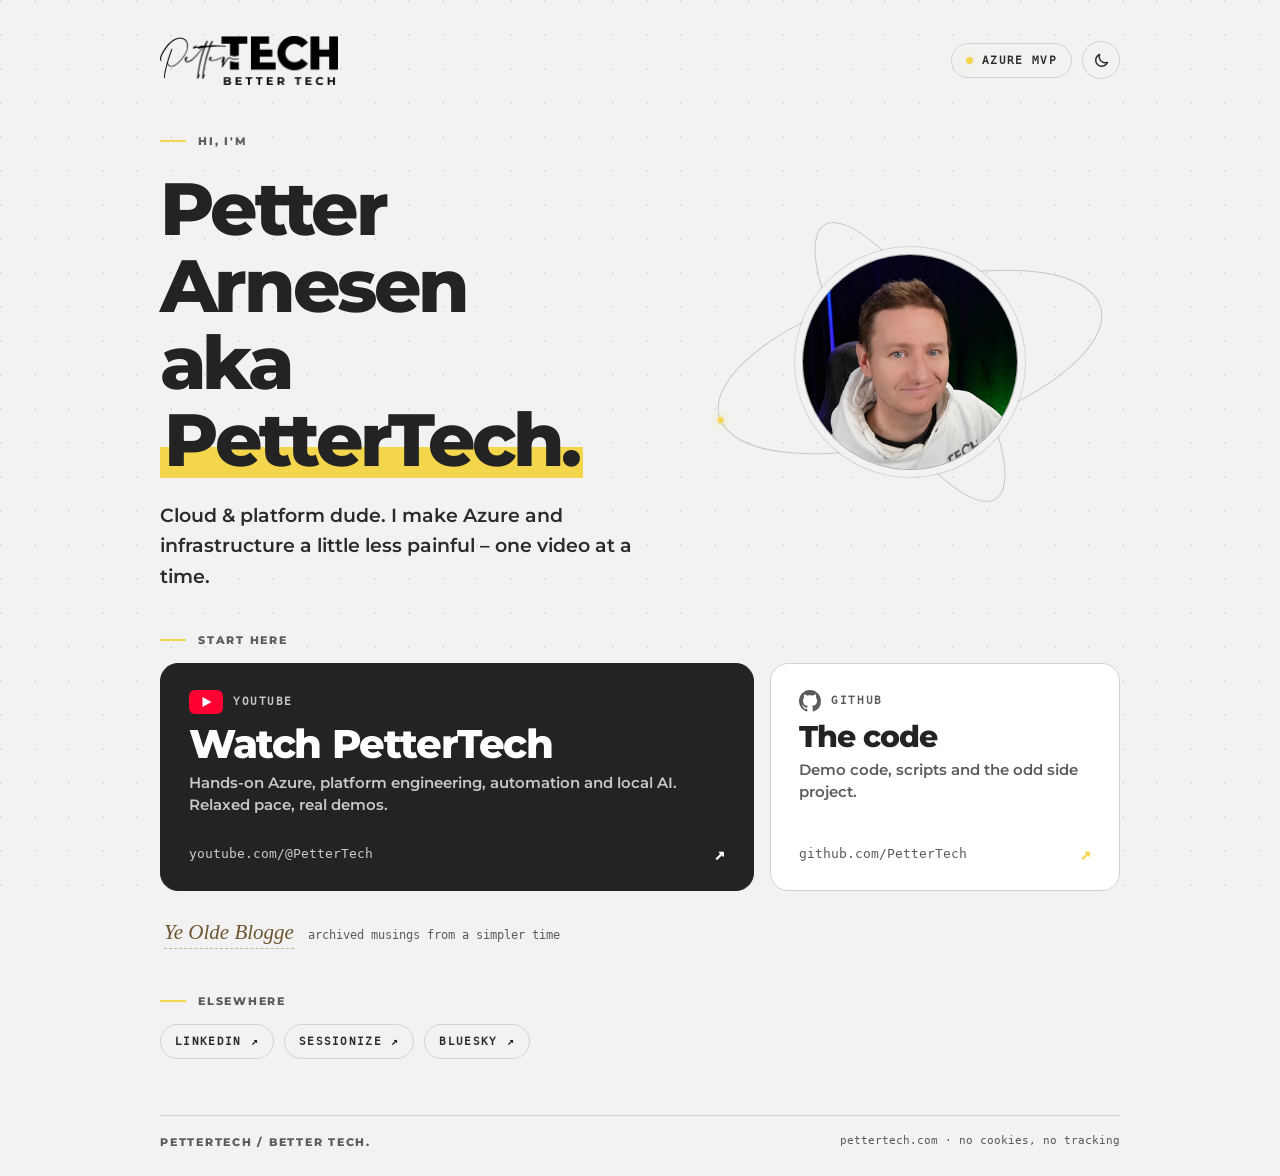
==== index.html @ 869c9e58 "initial commit" ====
<!doctype html>
<html lang="en">
<head>
<meta charset="utf-8">
<meta name="viewport" content="width=device-width, initial-scale=1">
<meta http-equiv="Content-Security-Policy" content="default-src 'none'; script-src 'self' 'sha256-YEEdA3otuHd8jL8QP8LsG67C6rzv7nxnKlAA7Hi9m+s='; style-src 'self'; img-src 'self'; font-src 'self'; connect-src 'self'; manifest-src 'self'; base-uri 'none'; form-action 'none'">
<script>try{var t=localStorage.getItem('theme');document.documentElement.dataset.theme=t==='light'||t==='dark'?t:matchMedia('(prefers-color-scheme: light)').matches?'light':'dark'}catch(e){}</script>
<title>Petter Arnesen · PetterTech</title>
<meta name="description" content="Petter Arnesen – Azure MVP and cloud &amp; platform dude. Hands-on Azure, platform engineering and automation videos on YouTube.">
<link rel="canonical" href="https://pettertech.com/">
<meta property="og:type" content="website">
<meta property="og:url" content="https://pettertech.com/">
<meta property="og:title" content="Petter Arnesen · PetterTech">
<meta property="og:description" content="Cloud &amp; platform dude. I make Azure and infrastructure a little less painful – one video at a time.">
<meta property="og:image" content="https://pettertech.com/assets/og.png">
<meta property="og:image:width" content="1200">
<meta property="og:image:height" content="630">
<meta name="twitter:card" content="summary_large_image">
<meta name="theme-color" content="#232323">
<link rel="icon" href="/assets/favicon.svg" type="image/svg+xml">
<link rel="apple-touch-icon" href="/assets/apple-touch-icon.png">
<link rel="preload" href="/assets/fonts/Montserrat-ExtraBold.woff2" as="font" type="font/woff2" crossorigin>
<link rel="stylesheet" href="/assets/style.css">
<script src="/assets/site.js" defer></script>
</head>
<body>
<div class="page">
  <header>
    <a href="/" aria-label="PetterTech – home">
      <img class="logo logo-dark" src="/assets/logo-white.png" alt="PetterTech – Better tech" width="178" height="49">
      <img class="logo logo-light" src="/assets/logo-black.png" alt="PetterTech – Better tech" width="178" height="49">
    </a>
    <div class="header-actions">
      <a class="pill" href="https://mvp.microsoft.com/en-US/mvp/profile/3846bd17-04c6-ec11-a7b5-0022482d3c49" rel="me">Azure MVP</a>
      <button class="theme-toggle" id="theme-toggle" type="button" aria-label="Switch colour theme">
        <svg class="sun" viewBox="0 0 24 24" fill="none" stroke="currentColor" stroke-width="2" stroke-linecap="round" aria-hidden="true"><circle cx="12" cy="12" r="4.2"/><path d="M12 2.5v2.2M12 19.3v2.2M4.6 4.6l1.6 1.6M17.8 17.8l1.6 1.6M2.5 12h2.2M19.3 12h2.2M4.6 19.4l1.6-1.6M17.8 6.2l1.6-1.6"/></svg>
        <svg class="moon" viewBox="0 0 24 24" fill="none" stroke="currentColor" stroke-width="2" stroke-linejoin="round" aria-hidden="true"><path d="M20.5 14.6A8.6 8.6 0 0 1 9.4 3.5 8.6 8.6 0 1 0 20.5 14.6z"/></svg>
      </button>
    </div>
  </header>

  <main>
  <section class="hero">
    <div>
      <p class="overline"><span class="tiny-line"></span>Hi, I'm</p>
      <h1>Petter Arnesen<span>aka <em>PetterTech.</em></span></h1>
      <p class="tagline">Cloud &amp; platform dude. I make Azure and infrastructure a little less painful – one video at a time.</p>
    </div>
    <div class="portrait">
      <svg viewBox="0 0 504 504" aria-hidden="true">
        <g transform="rotate(-16 252 252)">
          <path id="o1" class="orbit" d="M14,252 a238,92 0 1,0 476,0 a238,92 0 1,0 -476,0"/>
          <circle r="3.6" class="spark"><animateMotion dur="28s" repeatCount="indefinite"><mpath href="#o1"/></animateMotion></circle>
        </g>
        <g transform="rotate(58 252 252)">
          <path id="o2" class="orbit" d="M58,252 a194,58 0 1,0 388,0 a194,58 0 1,0 -388,0"/>
          <circle r="3" class="spark"><animateMotion dur="19s" begin="-7s" repeatCount="indefinite"><mpath href="#o2"/></animateMotion></circle>
        </g>
      </svg>
      <picture>
        <source srcset="/assets/petter.webp" type="image/webp">
        <img src="/assets/petter.jpg" alt="Petter Arnesen" width="216" height="216">
      </picture>
    </div>
  </section>

  <p class="label"><span class="tiny-line"></span>Start here</p>
  <nav class="links" aria-label="Main links">
    <article class="card primary yt" id="yt">
      <div class="yt-body">
        <div>
          <span class="kicker">
            <svg class="yt-mark" viewBox="0 0 34 24" aria-hidden="true"><rect width="34" height="24" rx="6" fill="#FF0033"/><path d="M13.5 7v10l9-5z" fill="#fff"/></svg>
            YouTube
          </span>
          <h2>Watch PetterTech</h2>
          <p>Hands-on Azure, platform engineering, automation and local AI. Relaxed pace, real demos.</p>
        </div>
        <a class="meta stretch" href="https://www.youtube.com/@PetterTech" rel="me"><span>youtube.com/@PetterTech</span><span class="arrow" aria-hidden="true">↗</span></a>
      </div>
      <!-- Filled from /latest.json (written at deploy time). Stays hidden if the file is missing. -->
      <a class="yt-latest" id="latest" href="https://www.youtube.com/@PetterTech" hidden>
        <span class="thumb">
          <img id="latest-img" alt="" width="480" height="270">
          <svg class="play" viewBox="0 0 68 48" aria-hidden="true"><rect width="68" height="48" rx="12" fill="#FF0033"/><path d="M27 14v20l17-10z" fill="#fff"/></svg>
        </span>
        <span class="when" id="latest-date">Latest video</span>
        <strong id="latest-title">Latest video</strong>
      </a>
    </article>
    <a class="card" href="https://github.com/PetterTech" rel="me">
      <div>
        <span class="kicker">
          <svg class="gh-mark" viewBox="0 0 16 16" aria-hidden="true"><path d="M8 0C3.58 0 0 3.58 0 8c0 3.54 2.29 6.53 5.47 7.59.4.07.55-.17.55-.38 0-.19-.01-.82-.01-1.49-2.01.37-2.53-.49-2.69-.94-.09-.23-.48-.94-.82-1.13-.28-.15-.68-.52-.01-.53.63-.01 1.08.58 1.23.82.72 1.21 1.87.87 2.33.66.07-.52.28-.87.51-1.07-1.78-.2-3.64-.89-3.64-3.95 0-.87.31-1.59.82-2.15-.08-.2-.36-1.02.08-2.12 0 0 .67-.21 2.2.82.64-.18 1.32-.27 2-.27.68 0 1.36.09 2 .27 1.53-1.04 2.2-.82 2.2-.82.44 1.1.16 1.92.08 2.12.51.56.82 1.27.82 2.15 0 3.07-1.87 3.75-3.65 3.95.29.25.54.73.54 1.48 0 1.07-.01 1.93-.01 2.2 0 .21.15.46.55.38A8.013 8.013 0 0016 8c0-4.42-3.58-8-8-8z"/></svg>
          GitHub
        </span>
        <h2>The code</h2>
        <p>Demo code, scripts and the odd side project.</p>
      </div>
      <div class="meta"><span>github.com/PetterTech</span><span class="arrow" aria-hidden="true">↗</span></div>
    </a>
  </nav>

  <p class="olde"><a href="/blog/">Ye Olde Blogge</a><small>archived musings from a simpler time</small></p>

  <section class="elsewhere" aria-label="Elsewhere">
    <p class="label"><span class="tiny-line"></span>Elsewhere</p>
    <div class="row">
      <a class="pill" href="https://www.linkedin.com/in/pettertech/" rel="me">LinkedIn</a>
      <a class="pill" href="https://sessionize.com/petter-arnesen" rel="me">Sessionize</a>
      <a class="pill" href="https://bsky.app/profile/pettertech.com" rel="me">Bluesky</a>
    </div>
  </section>
  </main>

  <footer>
    <span>PETTERTECH / BETTER TECH.</span>
    <span class="mono">pettertech.com · no cookies, no tracking</span>
  </footer>
</div>
</body>
</html>
---- assets/style.css ----
/* pettertech.com – splash page. Tokens follow the PetterTech Live PowerPoint template / demo app. */
@font-face{font-family:Montserrat;src:url('fonts/Montserrat-SemiBold.woff2') format('woff2');font-weight:400 600;font-display:swap}
@font-face{font-family:Montserrat;src:url('fonts/Montserrat-ExtraBold.woff2') format('woff2');font-weight:700 900;font-display:swap}
@font-face{font-family:"PT Mono";src:url('fonts/DejaVuSansMono.woff2') format('woff2');font-display:swap}

/* ---------- theme tokens: dark is the default, light via [data-theme=light] or the OS setting ---------- */
:root{
  color-scheme:dark;
  --bg:#232323; --card:#2b2b2b; --ink:#fff; --soft:#ddd; --muted:#b8b8b8;
  --line:#ffffff26; --line-strong:#ffffff40; --dots:#ffffff10; --orbit:#ffffff30;
  --accent:#F4D64C; --accent-text:#F4D64C; --mark:transparent;
  --primary-bg:#fff; --primary-ink:#151515; --primary-muted:#4a4a4a; --thumb-bg:#e9e9e9;
  --olde:#e9dfc4; --olde-line:#e9dfc466; --photo-ring:#ffffff1a;
  --mono:"PT Mono","DejaVu Sans Mono",ui-monospace,Consolas,monospace;
  --radius:18px;
}
:root[data-theme="light"]{
  color-scheme:light;
  --bg:#f2f2f2; --card:#fff; --ink:#232323; --soft:#2b2b2b; --muted:#5c5c5c;
  --line:#d2d2d2; --line-strong:#a8a8a8; --dots:#00000014; --orbit:#0000002e;
  --accent-text:#232323; --mark:#F4D64C;
  --primary-bg:#232323; --primary-ink:#fff; --primary-muted:#c8c8c8; --thumb-bg:#3a3a3a;
  --olde:#6b5530; --olde-line:#6b553066; --photo-ring:#0000001f;
}
/* no-JS fallback: follow the OS */
@media (prefers-color-scheme:light){
  :root:not([data-theme]){
    color-scheme:light;
    --bg:#f2f2f2; --card:#fff; --ink:#232323; --soft:#2b2b2b; --muted:#5c5c5c;
    --line:#d2d2d2; --line-strong:#a8a8a8; --dots:#00000014; --orbit:#0000002e;
    --accent-text:#232323; --mark:#F4D64C;
    --primary-bg:#232323; --primary-ink:#fff; --primary-muted:#c8c8c8; --thumb-bg:#3a3a3a;
    --olde:#6b5530; --olde-line:#6b553066; --photo-ring:#0000001f;
  }
}

/* ---------- base ---------- */
*{box-sizing:border-box}
[hidden]{display:none!important}
html{-webkit-text-size-adjust:100%}
body{
  margin:0;min-height:100vh;background:var(--bg);color:var(--ink);
  font-family:Montserrat,system-ui,sans-serif;font-weight:500;line-height:1.5;-webkit-font-smoothing:antialiased;
  background-image:radial-gradient(circle at 1px 1px,var(--dots) 1px,transparent 1.5px);
  background-size:34px 34px;background-attachment:fixed;
  transition:background-color .25s ease,color .25s ease;
}
a{color:inherit;text-decoration:none}
a:focus-visible,button:focus-visible{outline:2px solid var(--accent);outline-offset:4px;border-radius:12px}
.page{position:relative;max-width:1040px;margin:auto;padding:36px 40px 26px;min-height:100vh;display:flex;flex-direction:column}

/* ---------- header ---------- */
header{display:flex;align-items:center;justify-content:space-between;gap:16px}
.logo{width:178px;height:auto;display:block}
.logo-light{display:none}
:root[data-theme="light"] .logo-dark{display:none}
:root[data-theme="light"] .logo-light{display:block}
@media (prefers-color-scheme:light){:root:not([data-theme]) .logo-dark{display:none}:root:not([data-theme]) .logo-light{display:block}}
.header-actions{display:flex;align-items:center;gap:10px}
.pill{
  display:inline-flex;align-items:center;gap:9px;font:600 11px var(--mono);letter-spacing:.12em;text-transform:uppercase;
  border:1px solid var(--line);border-radius:100px;padding:10px 14px;background:var(--bg);color:var(--soft);
  transition:border-color .18s ease,color .18s ease;
}
.pill::before{content:"";width:7px;height:7px;border-radius:50%;background:var(--accent);
  box-shadow:0 0 13px color-mix(in srgb,var(--accent) 45%,transparent)}
a.pill:hover{border-color:var(--line-strong);color:var(--ink)}

.theme-toggle{
  display:inline-grid;place-items:center;width:38px;height:38px;padding:0;border-radius:50%;cursor:pointer;
  border:1px solid var(--line);background:var(--bg);color:var(--soft);transition:border-color .18s ease,color .18s ease;
}
.theme-toggle:hover{border-color:var(--line-strong);color:var(--ink)}
.theme-toggle svg{width:17px;height:17px}
.theme-toggle .sun{display:none}
:root[data-theme="dark"] .theme-toggle .sun{display:block}
:root[data-theme="dark"] .theme-toggle .moon{display:none}

/* ---------- hero ---------- */
.hero{display:grid;grid-template-columns:1fr 420px;gap:28px;align-items:center;margin:48px 0 40px}
.overline,.label{display:flex;align-items:center;gap:12px;font-size:11px;letter-spacing:.16em;font-weight:700;color:var(--muted);text-transform:uppercase}
.overline{margin:0 0 22px}
.label{margin:0 0 14px}
.tiny-line{width:26px;height:2px;background:var(--accent);flex:none}
h1{font-size:clamp(46px,6.4vw,74px);font-weight:800;line-height:1.04;letter-spacing:-.05em;margin:0 0 22px}
h1 span{display:block;color:var(--accent-text)}
h1 span em{font-style:normal;background:linear-gradient(transparent 58%,var(--mark) 58%,var(--mark) 92%,transparent 92%);padding:0 .06em}
.tagline{font-size:19px;line-height:1.6;color:var(--soft);max-width:560px;margin:0}

.portrait{position:relative;width:300px;aspect-ratio:1;justify-self:center}
.portrait svg{position:absolute;inset:-20%;width:140%;height:140%;overflow:visible;pointer-events:none}
.portrait img{position:absolute;inset:14%;width:72%;height:72%;border-radius:50%;object-fit:cover;
  border:1px solid var(--line-strong);box-shadow:0 0 0 7px var(--bg),0 0 0 8px var(--photo-ring)}
.orbit{fill:none;stroke:var(--orbit);stroke-width:1.2}
.spark{fill:var(--accent);filter:drop-shadow(0 0 6px var(--accent))}

/* ---------- link cards ---------- */
.links{display:grid;grid-template-columns:minmax(0,1.7fr) minmax(0,1fr);gap:16px}
.links>*{min-width:0}
.card{position:relative;display:flex;flex-direction:column;justify-content:space-between;gap:26px;min-height:190px;
  padding:26px 28px;border-radius:var(--radius);border:1px solid var(--line);background:var(--card);
  transition:transform .18s ease,border-color .18s ease,background-color .25s ease}
.card:hover{transform:translateY(-3px);border-color:var(--line-strong)}
.card .kicker{display:flex;align-items:center;gap:10px;font:600 11px var(--mono);letter-spacing:.14em;text-transform:uppercase;color:var(--muted)}
.card h2{font-size:30px;font-weight:800;letter-spacing:-.035em;line-height:1.1;margin:8px 0 6px}
.card p{margin:0;color:var(--muted);font-size:15px}
.card .meta{font:13px var(--mono);color:var(--muted);display:flex;justify-content:space-between;align-items:center;gap:12px}
.card .arrow{font:700 18px var(--mono);color:var(--accent);transition:transform .18s ease}
.card:hover .arrow{transform:translate(3px,-3px)}
.gh-mark{width:22px;height:22px;flex:none;fill:currentColor}
.yt-mark{width:34px;height:24px;flex:none}

/* YouTube = the loudest card: white on dark, dark on light */
.card.primary{background:var(--primary-bg);color:var(--primary-ink);border-color:var(--primary-bg)}
.card.primary .kicker,.card.primary p,.card.primary .meta{color:var(--primary-muted)}
.card.primary .arrow{color:var(--primary-ink)}
.card.primary h2{font-size:40px}
.yt-body{display:flex;flex-direction:column;justify-content:space-between;gap:26px;min-width:0}
.stretch::after{content:"";position:absolute;inset:0;border-radius:inherit;z-index:1}
.card.yt.has-latest{display:grid;grid-template-columns:minmax(0,1fr) minmax(0,1.15fr);gap:26px}
.card.yt.has-latest h2{font-size:34px}
.yt-latest{position:relative;z-index:2;display:flex;flex-direction:column;gap:10px;color:var(--primary-ink);align-self:start}
.yt-latest .thumb{position:relative;display:block;aspect-ratio:16/9;border-radius:10px;overflow:hidden;background:var(--thumb-bg)}
.yt-latest .thumb img{width:100%;height:100%;object-fit:cover;display:block}
.yt-latest .play{position:absolute;left:50%;top:50%;width:52px;height:37px;transform:translate(-50%,-50%);transition:transform .18s ease}
.yt-latest:hover .play{transform:translate(-50%,-50%) scale(1.1)}
.yt-latest .when{display:flex;align-items:center;gap:8px;font:600 10px var(--mono);letter-spacing:.12em;text-transform:uppercase;color:var(--primary-muted)}
.yt-latest .when::before{content:"";width:7px;height:7px;border-radius:50%;background:var(--accent);box-shadow:0 0 0 1px #15151533}
.yt-latest strong{font-weight:800;font-size:16px;line-height:1.3;letter-spacing:-.01em}
.yt-latest:hover strong{text-decoration:underline;text-decoration-thickness:1px;text-underline-offset:3px}

/* ---------- ye olde blogge ---------- */
.olde{display:flex;align-items:baseline;flex-wrap:wrap;gap:6px 14px;margin:26px 4px 0;color:var(--muted)}
.olde a{font-family:"Palatino Linotype",Palatino,"Book Antiqua",Georgia,serif;font-style:italic;font-size:21px;color:var(--olde);
  border-bottom:1px dashed var(--olde-line);transition:color .18s ease,border-color .18s ease}
.olde a:hover{color:var(--ink);border-color:var(--accent)}
.olde small{font:12px var(--mono)}

/* ---------- elsewhere ---------- */
.elsewhere{margin:44px 0 56px}
.elsewhere .row{display:flex;flex-wrap:wrap;gap:10px}
.elsewhere a.pill::before{display:none}
.elsewhere a.pill::after{content:"↗";color:var(--accent-text);font-weight:700}

footer{display:flex;justify-content:space-between;gap:12px;margin-top:auto;padding-top:18px;border-top:1px solid var(--line);
  font-size:11px;letter-spacing:.16em;font-weight:700;color:var(--muted)}
footer .mono{font:11px var(--mono);letter-spacing:0;font-weight:400}

/* ---------- 404 ---------- */
.lost{margin:auto 0;padding:80px 0}
.lost p{color:var(--soft);font-size:19px;max-width:520px}
.lost .back{display:inline-flex;margin-top:26px}

/* ---------- mobile ---------- */
@media (max-width:860px){
  .page{padding:24px 22px 20px;min-height:0}
  .logo{width:140px}
  header .pill{font-size:9px;padding:8px 11px}
  .theme-toggle{width:34px;height:34px}
  .hero{grid-template-columns:1fr;gap:34px;margin:34px 0}
  .portrait{order:-1;width:170px;justify-self:start;margin-left:36px;margin-top:18px}
  .tagline{font-size:16px}
  .links{grid-template-columns:minmax(0,1fr)}
  .card{min-height:0}
  .card.primary h2,.card.yt.has-latest h2{font-size:34px}
  .card.yt.has-latest{grid-template-columns:minmax(0,1fr)}
  .card.yt.has-latest .yt-latest{order:-1}
  .elsewhere{margin-bottom:40px}
  footer{flex-direction:column}
}
@media (prefers-reduced-motion:reduce){
  *{transition:none!important}
  .spark{display:none}
}
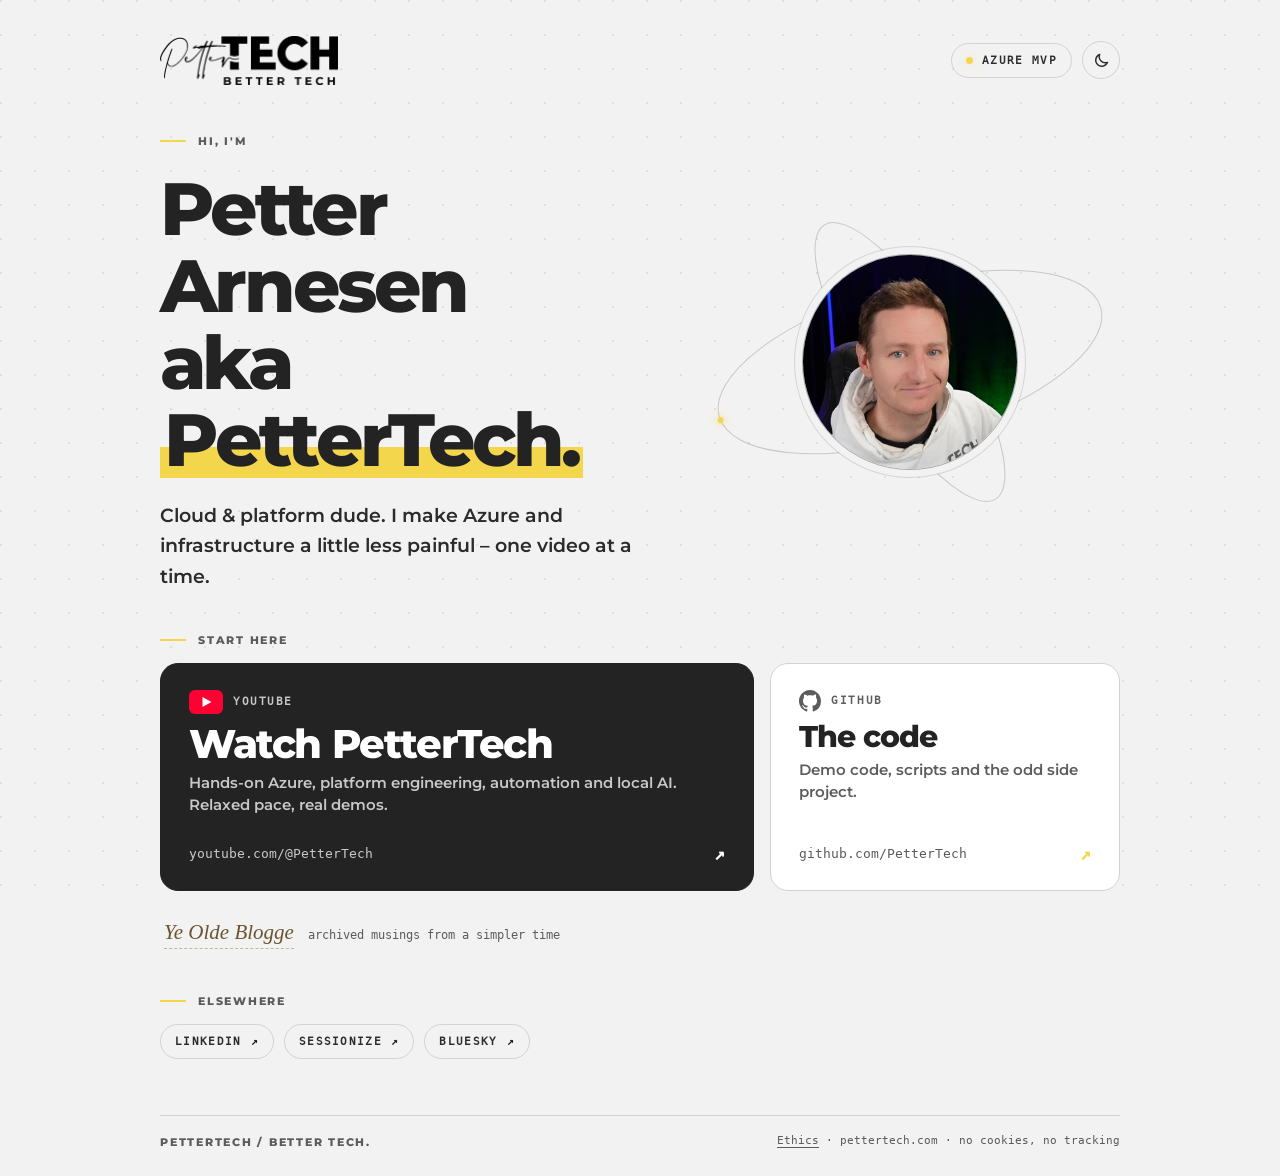
==== commit e9c2f187: "feat: add ethics page" ====
--- a/index.html
+++ b/index.html
@@ -115,7 +115,7 @@
 
   <footer>
     <span>PETTERTECH / BETTER TECH.</span>
-    <span class="mono">pettertech.com · no cookies, no tracking</span>
+    <span class="mono"><a href="/ethics/">Ethics</a> · pettertech.com · no cookies, no tracking</span>
   </footer>
 </div>
 </body>
--- a/assets/style.css
+++ b/assets/style.css
@@ -145,6 +145,7 @@
 footer{display:flex;justify-content:space-between;gap:12px;margin-top:auto;padding-top:18px;border-top:1px solid var(--line);
   font-size:11px;letter-spacing:.16em;font-weight:700;color:var(--muted)}
 footer .mono{font:11px var(--mono);letter-spacing:0;font-weight:400}
+footer a{text-decoration:underline;text-underline-offset:3px}
 
 /* ---------- 404 ---------- */
 .lost{margin:auto 0;padding:80px 0}
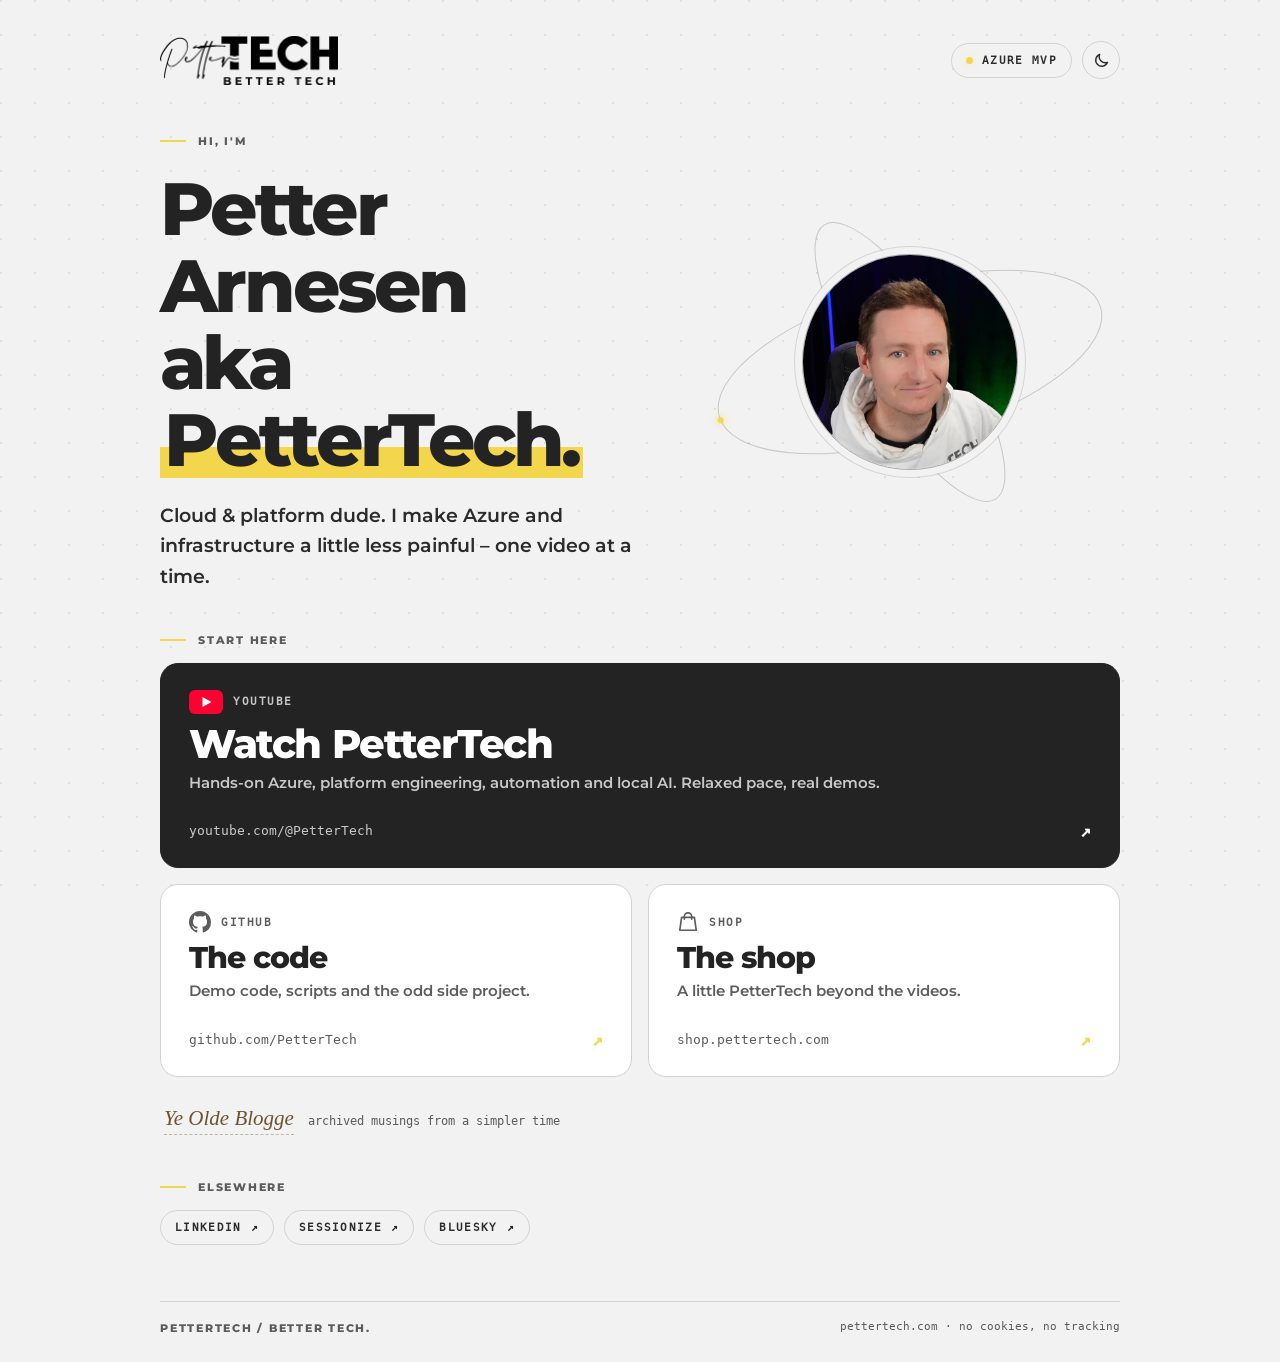
==== commit 49704289: "feat: add shop card" ====
--- a/index.html
+++ b/index.html
@@ -99,6 +99,17 @@
       </div>
       <div class="meta"><span>github.com/PetterTech</span><span class="arrow" aria-hidden="true">↗</span></div>
     </a>
+    <a class="card" href="https://shop.pettertech.com/">
+      <div>
+        <span class="kicker">
+          <svg class="shop-mark" viewBox="0 0 24 24" fill="none" stroke="currentColor" stroke-width="1.8" stroke-linecap="round" stroke-linejoin="round" aria-hidden="true"><path d="M5 7h14l2 14H3L5 7z"/><path d="M8 9V6a4 4 0 0 1 8 0v3"/></svg>
+          Shop
+        </span>
+        <h2>The shop</h2>
+        <p>A little PetterTech beyond the videos.</p>
+      </div>
+      <div class="meta"><span>shop.pettertech.com</span><span class="arrow" aria-hidden="true">↗</span></div>
+    </a>
   </nav>
 
   <p class="olde"><a href="/blog/">Ye Olde Blogge</a><small>archived musings from a simpler time</small></p>
@@ -115,7 +126,7 @@
 
   <footer>
     <span>PETTERTECH / BETTER TECH.</span>
-    <span class="mono"><a href="/ethics/">Ethics</a> · pettertech.com · no cookies, no tracking</span>
+    <span class="mono">pettertech.com · no cookies, no tracking</span>
   </footer>
 </div>
 </body>
--- a/assets/style.css
+++ b/assets/style.css
@@ -95,8 +95,9 @@
 .spark{fill:var(--accent);filter:drop-shadow(0 0 6px var(--accent))}
 
 /* ---------- link cards ---------- */
-.links{display:grid;grid-template-columns:minmax(0,1.7fr) minmax(0,1fr);gap:16px}
+.links{display:grid;grid-template-columns:repeat(2,minmax(0,1fr));gap:16px}
 .links>*{min-width:0}
+.links>.yt{grid-column:1/-1}
 .card{position:relative;display:flex;flex-direction:column;justify-content:space-between;gap:26px;min-height:190px;
   padding:26px 28px;border-radius:var(--radius);border:1px solid var(--line);background:var(--card);
   transition:transform .18s ease,border-color .18s ease,background-color .25s ease}
@@ -108,6 +109,7 @@
 .card .arrow{font:700 18px var(--mono);color:var(--accent);transition:transform .18s ease}
 .card:hover .arrow{transform:translate(3px,-3px)}
 .gh-mark{width:22px;height:22px;flex:none;fill:currentColor}
+.shop-mark{width:22px;height:22px;flex:none}
 .yt-mark{width:34px;height:24px;flex:none}
 
 /* YouTube = the loudest card: white on dark, dark on light */
@@ -145,7 +147,6 @@
 footer{display:flex;justify-content:space-between;gap:12px;margin-top:auto;padding-top:18px;border-top:1px solid var(--line);
   font-size:11px;letter-spacing:.16em;font-weight:700;color:var(--muted)}
 footer .mono{font:11px var(--mono);letter-spacing:0;font-weight:400}
-footer a{text-decoration:underline;text-underline-offset:3px}
 
 /* ---------- 404 ---------- */
 .lost{margin:auto 0;padding:80px 0}
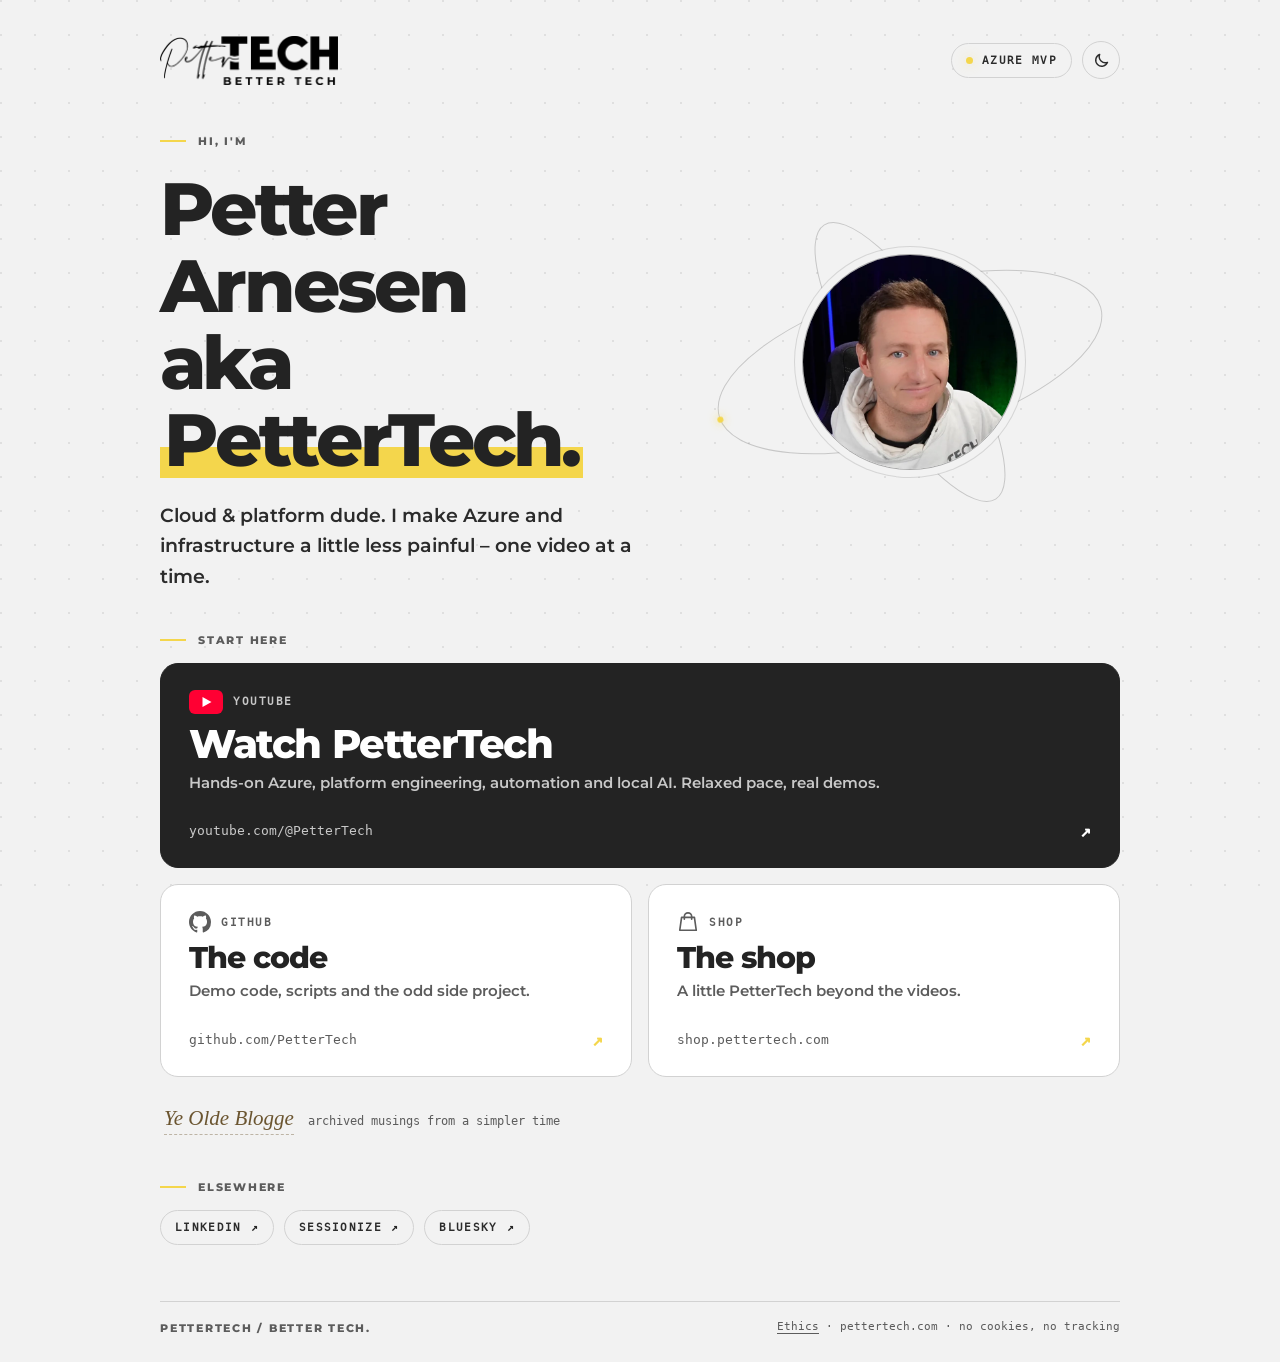
==== commit 828d25b6: "feat: add shop (#2) * feat: add shop card  * docs: add info on shop  * test: add shop" ====
--- a/index.html
+++ b/index.html
@@ -126,7 +126,7 @@
 
   <footer>
     <span>PETTERTECH / BETTER TECH.</span>
-    <span class="mono">pettertech.com · no cookies, no tracking</span>
+    <span class="mono"><a href="/ethics/">Ethics</a> · pettertech.com · no cookies, no tracking</span>
   </footer>
 </div>
 </body>
--- a/assets/style.css
+++ b/assets/style.css
@@ -147,6 +147,7 @@
 footer{display:flex;justify-content:space-between;gap:12px;margin-top:auto;padding-top:18px;border-top:1px solid var(--line);
   font-size:11px;letter-spacing:.16em;font-weight:700;color:var(--muted)}
 footer .mono{font:11px var(--mono);letter-spacing:0;font-weight:400}
+footer a{text-decoration:underline;text-underline-offset:3px}
 
 /* ---------- 404 ---------- */
 .lost{margin:auto 0;padding:80px 0}
